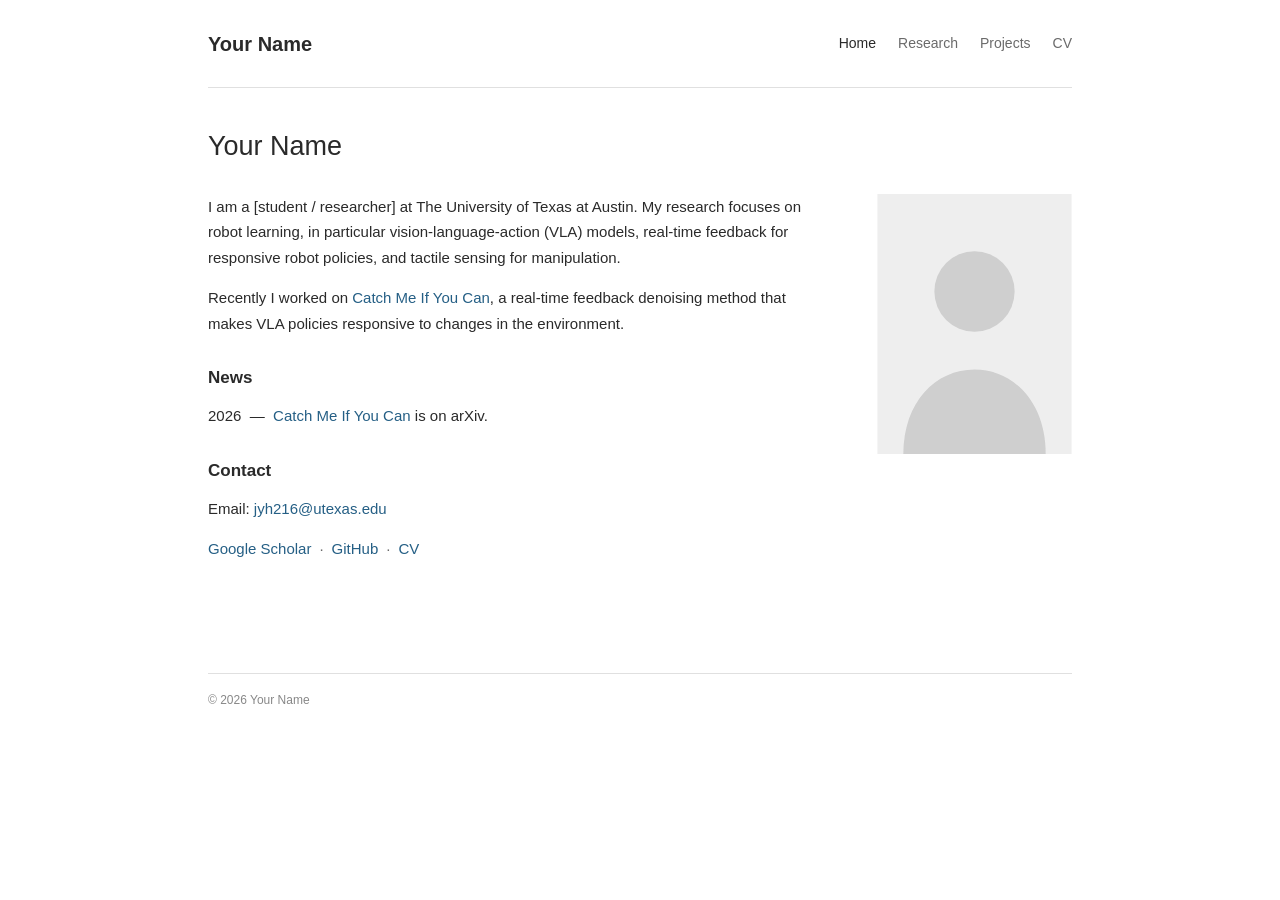
==== index.html @ bec6be19 "Initial personal homepage Co-Authored-By: Claude Opus 5.5 <noreply@anthropic.com>" ====
<!doctype html>
<html lang="en">
<head>
  <meta charset="utf-8">
  <meta name="viewport" content="width=device-width, initial-scale=1">
  <meta name="description" content="Personal homepage — robot learning and vision-language-action models">
  <title>Your Name</title>
  <link rel="stylesheet" href="style.css">
</head>
<body>
  <div class="site">
    <header class="site-header">
      <a class="brand" href="index.html">Your Name</a>
      <nav aria-label="Primary navigation">
        <a class="active" href="index.html">Home</a>
        <a href="research.html">Research</a>
        <a href="projects.html">Projects</a>
        <a href="assets/cv.pdf">CV</a>
      </nav>
    </header>

    <main>
      <h1>Your Name</h1>
      <div class="intro">
        <div class="bio">
          <p>I am a [student / researcher] at The University of Texas at Austin. My research focuses on robot learning, in particular vision-language-action (VLA) models, real-time feedback for responsive robot policies, and tactile sensing for manipulation.</p>
          <p>Recently I worked on <a href="https://vla-feedback.github.io/">Catch Me If You Can</a>, a real-time feedback denoising method that makes VLA policies responsive to changes in the environment.</p>

          <h2>News</h2>
          <p>2026 &nbsp;— &nbsp;<a href="https://arxiv.org/abs/2609.21022">Catch Me If You Can</a> is on arXiv.</p>

          <h2>Contact</h2>
          <p>Email: <a href="mailto:jyh216@utexas.edu">jyh216@utexas.edu</a></p>
          <p class="links">
            <a href="https://scholar.google.com/">Google Scholar</a><a href="https://github.com/jidaxian010">GitHub</a><a href="assets/cv.pdf">CV</a>
          </p>
        </div>
        <img class="portrait" src="assets/profile.svg" alt="Portrait of Your Name">
      </div>
    </main>

    <footer>© 2026 Your Name</footer>
  </div>
</body>
</html>
---- style.css ----
:root {
  --ink: #2a2a2a;
  --muted: #6a6a6a;
  --link: #255f85;
  --border: #e0e0e0;
}
* { box-sizing: border-box; }
body {
  margin: 0;
  background: #fff;
  color: var(--ink);
  font-family: Arial, Helvetica, sans-serif;
  font-size: 15px;
  line-height: 1.7;
}
.site { max-width: 920px; margin: 0 auto; padding: 0 28px; }

/* Header */
.site-header {
  min-height: 88px;
  display: flex;
  align-items: center;
  justify-content: space-between;
  gap: 20px;
  border-bottom: 1px solid var(--border);
}
.brand { color: var(--ink); font-size: 20px; font-weight: 600; text-decoration: none; }
nav { display: flex; flex-wrap: wrap; gap: 22px; font-size: 14px; }
nav a { color: var(--muted); text-decoration: none; }
nav a.active, nav a:hover { color: var(--ink); text-decoration: none; }

/* Content */
main { padding: 36px 0 72px; min-height: 65vh; }
h1 { font-size: 27px; font-weight: 500; margin: 0 0 24px; }
h2 { font-size: 17px; font-weight: 600; margin: 28px 0 10px; }
h3 { font-size: 16px; font-weight: 600; margin: 0 0 4px; }
p { margin: 0 0 15px; }
a { color: var(--link); text-decoration: none; }
a:hover { text-decoration: underline; }

.intro {
  display: grid;
  grid-template-columns: minmax(0, 1fr) 195px;
  gap: 44px;
  align-items: start;
}
.portrait { display: block; width: 100%; aspect-ratio: 3 / 4; object-fit: cover; }

.entry { margin: 0 0 34px; }
.muted { color: var(--muted); font-size: 14px; }
.links a + a::before { content: "·"; color: var(--muted); margin: 0 8px; }

footer {
  border-top: 1px solid var(--border);
  padding: 16px 0 32px;
  color: #888;
  font-size: 12px;
}

@media (max-width: 620px) {
  .site { padding: 0 18px; }
  .site-header { flex-direction: column; align-items: flex-start; gap: 8px; padding: 18px 0; }
  nav { gap: 15px; }
  .intro { grid-template-columns: 1fr; gap: 20px; }
  .portrait { max-width: 185px; grid-row: 1; }
  main { padding-top: 24px; }
}
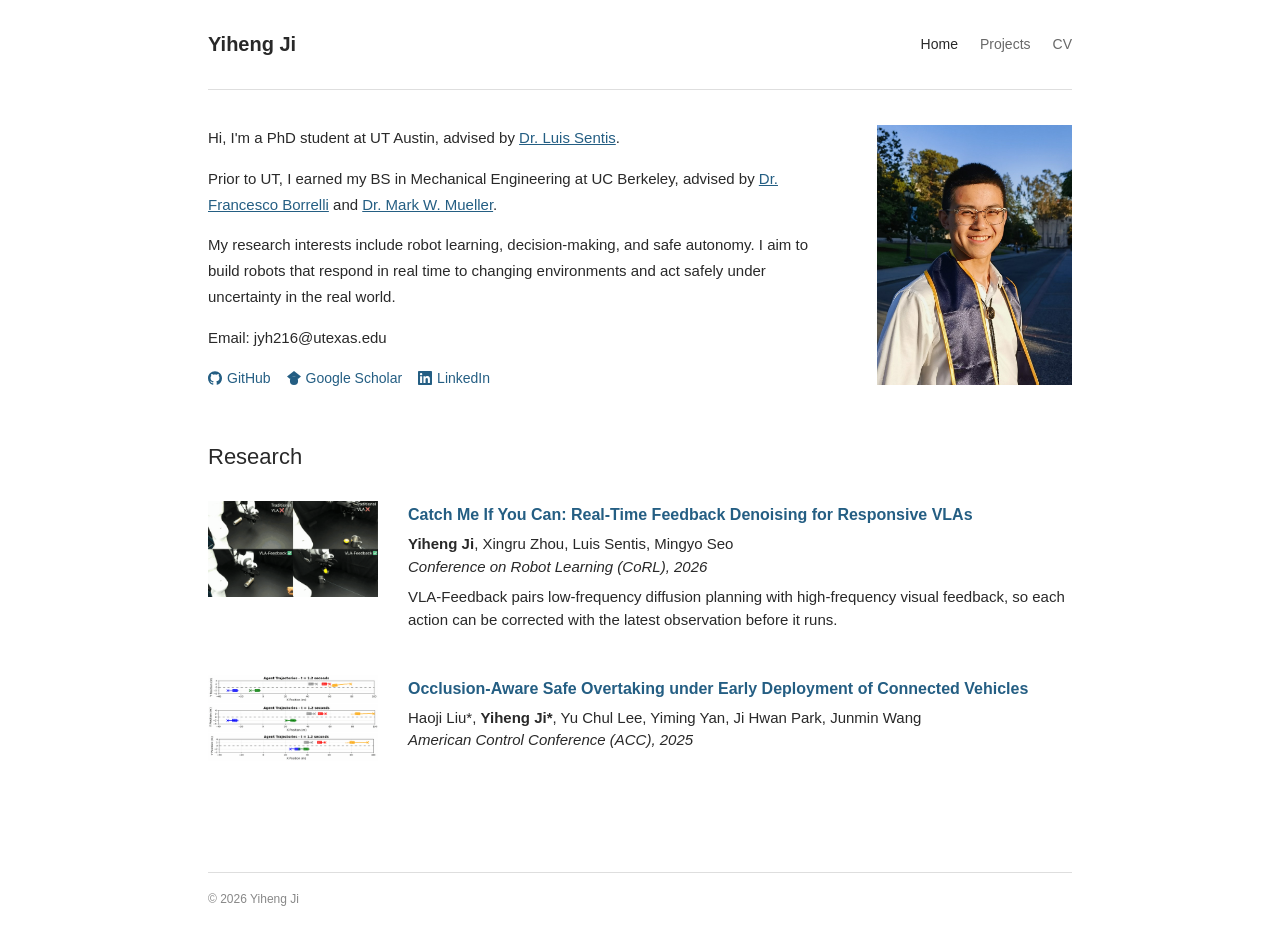
==== commit 01b90ded: "Replace template with Yiheng Ji's homepage Add bio, research papers with GIF thumbnails, projects pa" ====
--- a/index.html
+++ b/index.html
@@ -3,43 +3,60 @@
 <head>
   <meta charset="utf-8">
   <meta name="viewport" content="width=device-width, initial-scale=1">
-  <meta name="description" content="Personal homepage — robot learning and vision-language-action models">
-  <title>Your Name</title>
+  <meta name="description" content="Personal academic homepage">
+  <title>Yiheng Ji | Research</title>
   <link rel="stylesheet" href="style.css">
 </head>
 <body>
   <div class="site">
     <header class="site-header">
-      <a class="brand" href="index.html">Your Name</a>
+      <a class="brand" href="index.html">Yiheng Ji</a>
       <nav aria-label="Primary navigation">
         <a class="active" href="index.html">Home</a>
-        <a href="research.html">Research</a>
         <a href="projects.html">Projects</a>
         <a href="assets/cv.pdf">CV</a>
       </nav>
     </header>
-
     <main>
-      <h1>Your Name</h1>
       <div class="intro">
         <div class="bio">
-          <p>I am a [student / researcher] at The University of Texas at Austin. My research focuses on robot learning, in particular vision-language-action (VLA) models, real-time feedback for responsive robot policies, and tactile sensing for manipulation.</p>
-          <p>Recently I worked on <a href="https://vla-feedback.github.io/">Catch Me If You Can</a>, a real-time feedback denoising method that makes VLA policies responsive to changes in the environment.</p>
+          <p>Hi, I'm a PhD student at UT Austin, advised by <a href="https://ae.utexas.edu/person/luis-sentis/">Dr. Luis Sentis</a>.</p>
+          <p>Prior to UT, I earned my BS in Mechanical Engineering at UC Berkeley, advised by <a href="https://me.berkeley.edu/people/francesco-borrelli/">Dr. Francesco Borrelli</a> and <a href="https://me.berkeley.edu/people/mark-w-mueller/">Dr. Mark W. Mueller</a>.</p>
+          <p>My research interests include robot learning, decision-making, and safe autonomy. I aim to build robots that respond in real time to changing environments and act safely under uncertainty in the real world.</p>
+          <p>Email: jyh216@utexas.edu</p>
+          <div class="social">
+            <a href="https://github.com/jidaxian010" aria-label="GitHub" title="GitHub"><svg viewBox="0 0 24 24" aria-hidden="true"><path d="M12 .297c-6.63 0-12 5.373-12 12 0 5.303 3.438 9.8 8.205 11.385.6.113.82-.258.82-.577 0-.285-.01-1.04-.015-2.04-3.338.724-4.042-1.61-4.042-1.61C4.422 18.07 3.633 17.7 3.633 17.7c-1.087-.744.084-.729.084-.729 1.205.084 1.838 1.236 1.838 1.236 1.07 1.835 2.809 1.305 3.495.998.108-.776.417-1.305.76-1.605-2.665-.3-5.466-1.332-5.466-5.93 0-1.31.465-2.38 1.235-3.22-.135-.303-.54-1.523.105-3.176 0 0 1.005-.322 3.3 1.23.96-.267 1.98-.399 3-.405 1.02.006 2.04.138 3 .405 2.28-1.552 3.285-1.23 3.285-1.23.645 1.653.24 2.873.12 3.176.765.84 1.23 1.91 1.23 3.22 0 4.61-2.805 5.625-5.475 5.92.42.36.81 1.096.81 2.22 0 1.606-.015 2.896-.015 3.286 0 .315.21.69.825.57C20.565 22.092 24 17.592 24 12.297c0-6.627-5.373-12-12-12"/></svg>GitHub</a>
+            <a href="https://scholar.google.com/citations?user=igP3VEUAAAAJ&amp;hl=en&amp;oi=ao" aria-label="Google Scholar" title="Google Scholar"><svg viewBox="0 0 24 24" aria-hidden="true"><path d="M5.242 13.769L0 9.5 12 0l12 9.5-5.242 4.269C17.548 11.249 14.978 9.5 12 9.5c-2.977 0-5.548 1.748-6.758 4.269zM12 10a7 7 0 1 0 0 14 7 7 0 0 0 0-14z"/></svg>Google Scholar</a>
+            <a href="https://www.linkedin.com/in/yiheng-terry-ji-572223226/" aria-label="LinkedIn" title="LinkedIn"><svg viewBox="0 0 24 24" aria-hidden="true"><path d="M20.447 20.452h-3.554v-5.569c0-1.328-.027-3.037-1.852-3.037-1.853 0-2.136 1.445-2.136 2.939v5.667H9.351V9h3.414v1.561h.046c.477-.9 1.637-1.85 3.37-1.85 3.601 0 4.267 2.37 4.267 5.455v6.286zM5.337 7.433c-1.144 0-2.063-.926-2.063-2.065 0-1.138.92-2.063 2.063-2.063 1.14 0 2.064.925 2.064 2.063 0 1.139-.925 2.065-2.064 2.065zm1.782 13.019H3.555V9h3.564v11.452zM22.225 0H1.771C.792 0 0 .774 0 1.729v20.542C0 23.227.792 24 1.771 24h20.451C23.2 24 24 23.227 24 22.271V1.729C24 .774 23.2 0 22.222 0h.003z"/></svg>LinkedIn</a>
+          </div>
+        </div>
+        <img class="portrait" src="assets/profile.jpg" alt="Portrait of Yiheng Ji">
+      </div>
 
-          <h2>News</h2>
-          <p>2026 &nbsp;— &nbsp;<a href="https://arxiv.org/abs/2609.21022">Catch Me If You Can</a> is on arXiv.</p>
+      <section id="research">
+        <h2 class="section-title">Research</h2>
 
-          <h2>Contact</h2>
-          <p>Email: <a href="mailto:jyh216@utexas.edu">jyh216@utexas.edu</a></p>
-          <p class="links">
-            <a href="https://scholar.google.com/">Google Scholar</a><a href="https://github.com/jidaxian010">GitHub</a><a href="assets/cv.pdf">CV</a>
-          </p>
-        </div>
-        <img class="portrait" src="assets/profile.svg" alt="Portrait of Your Name">
-      </div>
+        <article class="paper">
+          <img class="thumb" src="assets/vla-feedback.gif" alt="Robot demonstration from VLA-Feedback">
+          <div>
+            <h3><a href="https://vla-feedback.github.io">Catch Me If You Can: Real-Time Feedback Denoising for Responsive VLAs</a></h3>
+            <p><strong>Yiheng Ji</strong>, Xingru Zhou, Luis Sentis, Mingyo Seo<br>
+            <em>Conference on Robot Learning (CoRL), 2026</em></p>
+            <p>VLA-Feedback pairs low-frequency diffusion planning with high-frequency visual feedback, so each action can be corrected with the latest observation before it runs.</p>
+          </div>
+        </article>
+
+        <article class="paper">
+          <img class="thumb" src="assets/occlusion-overtaking.gif" alt="Three simulation results of occlusion-aware overtaking">
+          <div>
+            <h3><a href="https://doi.org/10.23919/ACC63710.2025.11107912">Occlusion-Aware Safe Overtaking under Early Deployment of Connected Vehicles</a></h3>
+            <p>Haoji Liu*, <strong>Yiheng Ji*</strong>, Yu Chul Lee, Yiming Yan, Ji Hwan Park, Junmin Wang<br>
+            <em>American Control Conference (ACC), 2025</em></p>
+          </div>
+        </article>
+      </section>
     </main>
-
-    <footer>© 2026 Your Name</footer>
+    <footer>© 2026 Yiheng Ji</footer>
   </div>
 </body>
 </html>
--- a/style.css
+++ b/style.css
@@ -1,67 +1,32 @@
-:root {
-  --ink: #2a2a2a;
-  --muted: #6a6a6a;
-  --link: #255f85;
-  --border: #e0e0e0;
-}
+:root { --ink: #292929; --muted: #686868; --link: #245e83; --border: #dedede; }
 * { box-sizing: border-box; }
-body {
-  margin: 0;
-  background: #fff;
-  color: var(--ink);
-  font-family: Arial, Helvetica, sans-serif;
-  font-size: 15px;
-  line-height: 1.7;
-}
-.site { max-width: 920px; margin: 0 auto; padding: 0 28px; }
-
-/* Header */
-.site-header {
-  min-height: 88px;
-  display: flex;
-  align-items: center;
-  justify-content: space-between;
-  gap: 20px;
-  border-bottom: 1px solid var(--border);
-}
+body { margin: 0; background: white; color: var(--ink); font-family: Arial, Helvetica, sans-serif; font-size: 15px; line-height: 1.72; }
+.site { max-width: 920px; padding: 0 28px; margin: 0 auto; }
+.site-header { min-height: 90px; display: flex; align-items: center; justify-content: space-between; gap: 20px; border-bottom: 1px solid var(--border); }
 .brand { color: var(--ink); font-size: 20px; font-weight: 600; text-decoration: none; }
 nav { display: flex; flex-wrap: wrap; gap: 22px; font-size: 14px; }
 nav a { color: var(--muted); text-decoration: none; }
-nav a.active, nav a:hover { color: var(--ink); text-decoration: none; }
-
-/* Content */
-main { padding: 36px 0 72px; min-height: 65vh; }
-h1 { font-size: 27px; font-weight: 500; margin: 0 0 24px; }
-h2 { font-size: 17px; font-weight: 600; margin: 28px 0 10px; }
+nav a.active, nav a:hover { color: var(--ink); }
+main { padding: 35px 0 75px; min-height: 65vh; }
+h1 { font-size: 27px; font-weight: 500; margin: 0 0 26px; }
+h2 { font-size: 17px; font-weight: 600; margin: 28px 0 9px; }
 h3 { font-size: 16px; font-weight: 600; margin: 0 0 4px; }
 p { margin: 0 0 15px; }
-a { color: var(--link); text-decoration: none; }
+a { color: var(--link); }
 a:hover { text-decoration: underline; }
-
-.intro {
-  display: grid;
-  grid-template-columns: minmax(0, 1fr) 195px;
-  gap: 44px;
-  align-items: start;
-}
-.portrait { display: block; width: 100%; aspect-ratio: 3 / 4; object-fit: cover; }
-
-.entry { margin: 0 0 34px; }
+.intro { display: grid; grid-template-columns: minmax(0, 1fr) 195px; gap: 45px; align-items: start; }
+.portrait { display: block; width: 100%; aspect-ratio: 3/4; object-fit: cover; }
+.entry { margin: 0 0 36px; }
 .muted { color: var(--muted); font-size: 14px; }
-.links a + a::before { content: "·"; color: var(--muted); margin: 0 8px; }
-
-footer {
-  border-top: 1px solid var(--border);
-  padding: 16px 0 32px;
-  color: #888;
-  font-size: 12px;
-}
-
-@media (max-width: 620px) {
-  .site { padding: 0 18px; }
-  .site-header { flex-direction: column; align-items: flex-start; gap: 8px; padding: 18px 0; }
-  nav { gap: 15px; }
-  .intro { grid-template-columns: 1fr; gap: 20px; }
-  .portrait { max-width: 185px; grid-row: 1; }
-  main { padding-top: 24px; }
-}
+.social { display: flex; flex-wrap: wrap; gap: 6px 16px; margin-top: 4px; font-size: 14px; }
+.social a { display: inline-flex; align-items: center; gap: 5px; text-decoration: none; }
+.social a:hover { text-decoration: underline; }
+.social svg { display: block; width: 14px; height: 14px; fill: currentColor; }
+.section-title { font-size: 22px; font-weight: 500; margin: 48px 0 26px; }
+.paper { display: grid; grid-template-columns: 170px minmax(0, 1fr); gap: 30px; margin: 0 0 36px; }
+.paper h3 a { text-decoration: none; }
+.paper h3 a:hover { text-decoration: underline; }
+.paper p { margin: 0 0 8px; line-height: 1.5; }
+.thumb { display: block; width: 100%; height: auto; }
+footer { border-top: 1px solid var(--border); padding: 16px 0 32px; color: #888; font-size: 12px; }
+@media (max-width: 620px) { .site { padding: 0 18px; } .site-header { padding: 18px 0; align-items: flex-start; flex-direction: column; gap: 8px; } nav { gap: 15px; } .intro { grid-template-columns: 1fr; gap: 20px; } .portrait { max-width: 185px; grid-row: 1; } main { padding-top: 25px; } .paper { grid-template-columns: 1fr; gap: 12px; } .thumb { max-width: 260px; } .thumb-empty { display: none; } }
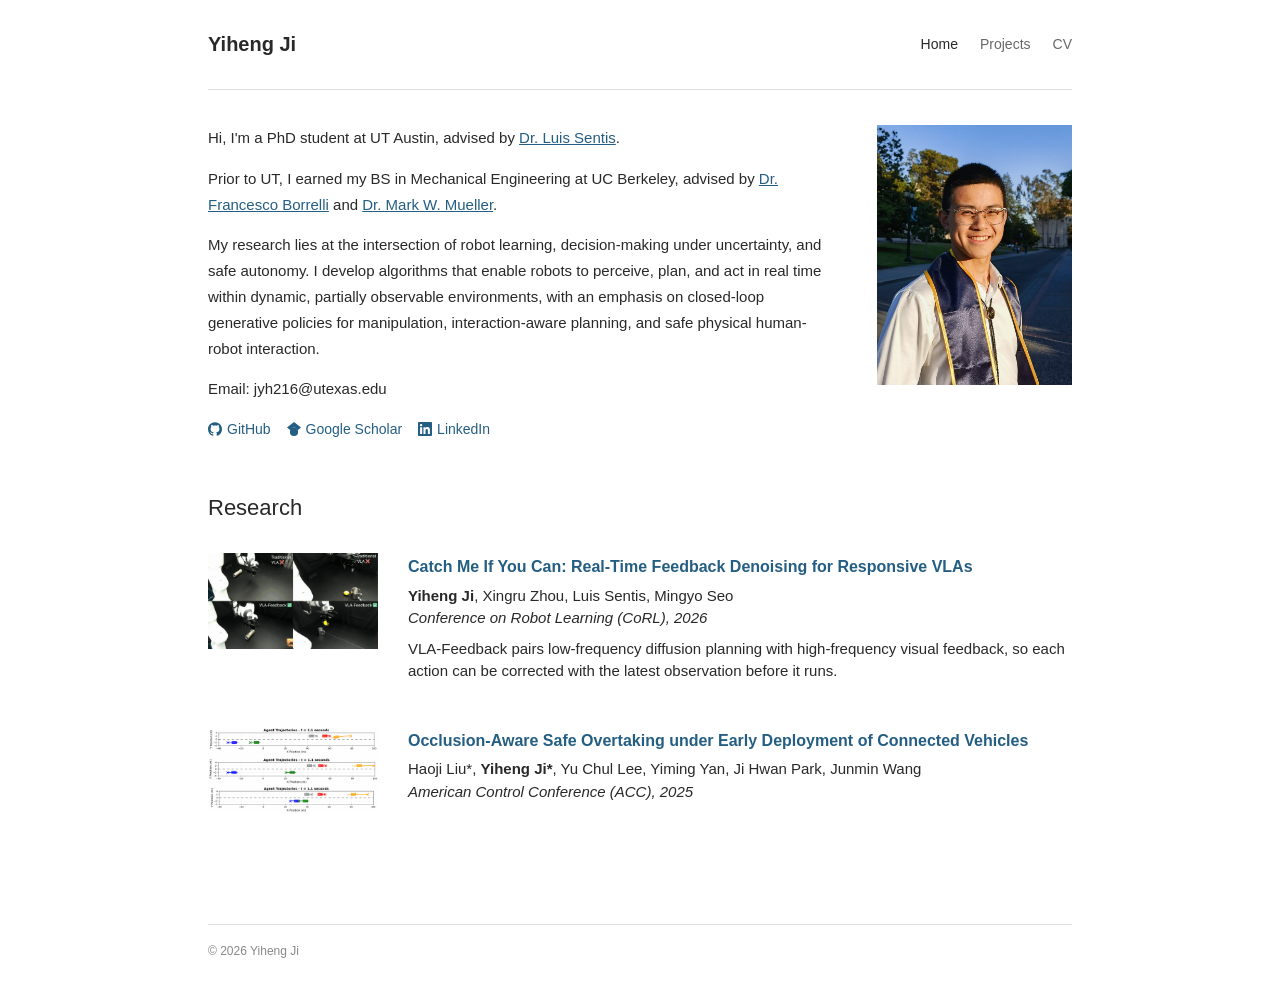
==== commit c55ed2ad: "Refine research statement, add CV skills, update project page Co-Authored-By: Claude Opus 5.5 <norep" ====
--- a/index.html
+++ b/index.html
@@ -22,7 +22,7 @@
         <div class="bio">
           <p>Hi, I'm a PhD student at UT Austin, advised by <a href="https://ae.utexas.edu/person/luis-sentis/">Dr. Luis Sentis</a>.</p>
           <p>Prior to UT, I earned my BS in Mechanical Engineering at UC Berkeley, advised by <a href="https://me.berkeley.edu/people/francesco-borrelli/">Dr. Francesco Borrelli</a> and <a href="https://me.berkeley.edu/people/mark-w-mueller/">Dr. Mark W. Mueller</a>.</p>
-          <p>My research interests include robot learning, decision-making, and safe autonomy. I aim to build robots that respond in real time to changing environments and act safely under uncertainty in the real world.</p>
+          <p>My research lies at the intersection of robot learning, decision-making under uncertainty, and safe autonomy. I develop algorithms that enable robots to perceive, plan, and act in real time within dynamic, partially observable environments, with an emphasis on closed-loop generative policies for manipulation, interaction-aware planning, and safe physical human-robot interaction.</p>
           <p>Email: jyh216@utexas.edu</p>
           <div class="social">
             <a href="https://github.com/jidaxian010" aria-label="GitHub" title="GitHub"><svg viewBox="0 0 24 24" aria-hidden="true"><path d="M12 .297c-6.63 0-12 5.373-12 12 0 5.303 3.438 9.8 8.205 11.385.6.113.82-.258.82-.577 0-.285-.01-1.04-.015-2.04-3.338.724-4.042-1.61-4.042-1.61C4.422 18.07 3.633 17.7 3.633 17.7c-1.087-.744.084-.729.084-.729 1.205.084 1.838 1.236 1.838 1.236 1.07 1.835 2.809 1.305 3.495.998.108-.776.417-1.305.76-1.605-2.665-.3-5.466-1.332-5.466-5.93 0-1.31.465-2.38 1.235-3.22-.135-.303-.54-1.523.105-3.176 0 0 1.005-.322 3.3 1.23.96-.267 1.98-.399 3-.405 1.02.006 2.04.138 3 .405 2.28-1.552 3.285-1.23 3.285-1.23.645 1.653.24 2.873.12 3.176.765.84 1.23 1.91 1.23 3.22 0 4.61-2.805 5.625-5.475 5.92.42.36.81 1.096.81 2.22 0 1.606-.015 2.896-.015 3.286 0 .315.21.69.825.57C20.565 22.092 24 17.592 24 12.297c0-6.627-5.373-12-12-12"/></svg>GitHub</a>
